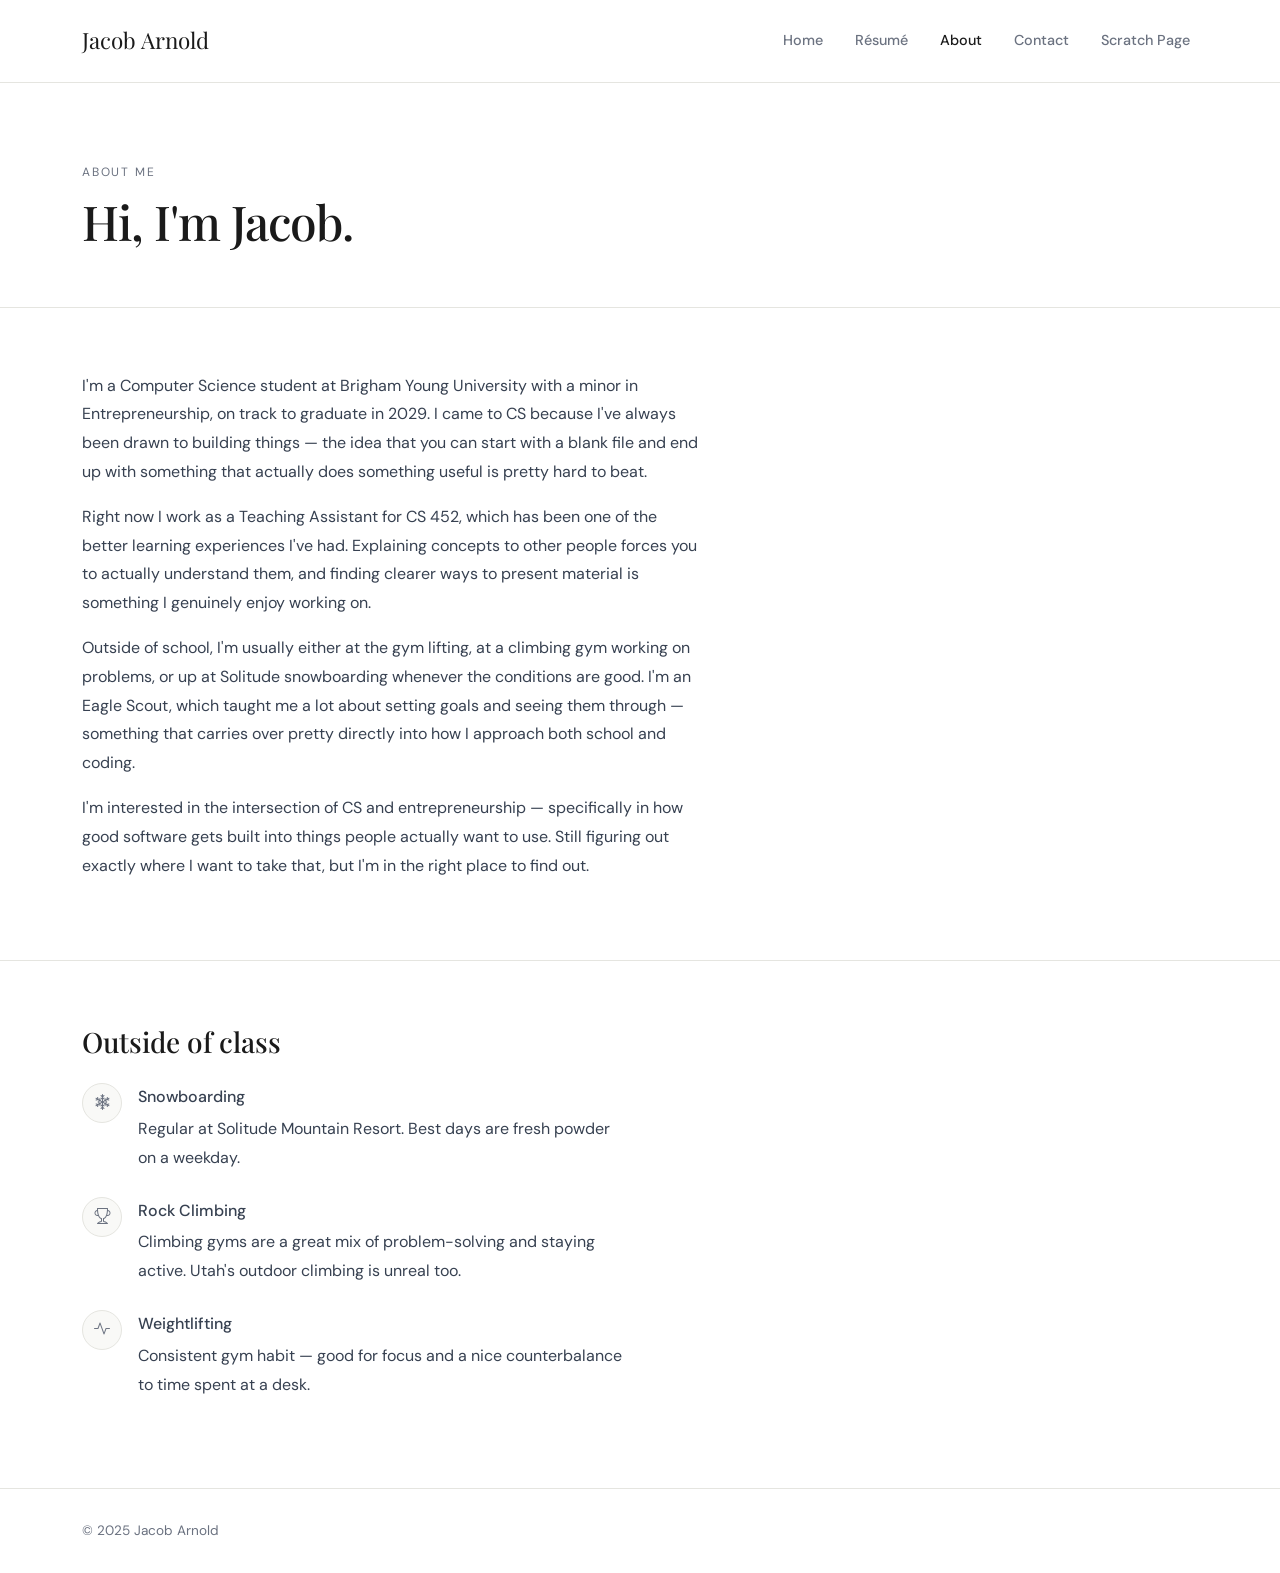
==== about.html @ 0493620d "Add files via upload" ====
<!DOCTYPE html>
<html lang="en">
<head>
  <meta charset="UTF-8">
  <meta name="viewport" content="width=device-width, initial-scale=1.0">
  <title>About | Jacob Arnold</title>
  <link href="https://cdn.jsdelivr.net/npm/bootstrap@5.3.2/dist/css/bootstrap.min.css" rel="stylesheet">
  <link href="https://fonts.googleapis.com/css2?family=Playfair+Display:wght@400;700&family=DM+Sans:wght@300;400;500&display=swap" rel="stylesheet">
  <link href="https://cdn.jsdelivr.net/npm/bootstrap-icons@1.11.1/font/bootstrap-icons.css" rel="stylesheet">
  <style>
    :root { --muted: #6b7280; --light-bg: #f9f9f7; --border: #e5e5e0; }
    body { font-family: 'DM Sans', sans-serif; background: #fff; color: #1a1a1a; }
    h1,h2,h3 { font-family: 'Playfair Display', serif; }
    .navbar { background: #fff; border-bottom: 1px solid var(--border); padding: 1.2rem 0; }
    .navbar-brand { font-family: 'Playfair Display', serif; font-size: 1.4rem; color: #1a1a1a !important; }
    .nav-link { color: var(--muted) !important; font-size: 0.9rem; font-weight: 500; transition: color 0.2s; }
    .nav-link:hover, .nav-link.active { color: #1a1a1a !important; }
    .page-header { padding: 5rem 0 3rem; border-bottom: 1px solid var(--border); }
    .page-header .label { font-size: 0.75rem; letter-spacing: 0.15em; text-transform: uppercase; color: var(--muted); margin-bottom: 0.75rem; }
    .page-header h1 { font-size: 3rem; letter-spacing: -1px; }
    .section { padding: 4rem 0; border-bottom: 1px solid var(--border); }
    .section:last-of-type { border-bottom: none; }
    .section p { color: #374151; line-height: 1.8; font-size: 1rem; max-width: 620px; }
    .interest-card { display: flex; align-items: flex-start; gap: 1rem; margin-bottom: 1.5rem; }
    .interest-icon { width: 40px; height: 40px; background: var(--light-bg); border: 1px solid var(--border); border-radius: 50%; display: flex; align-items: center; justify-content: center; flex-shrink: 0; }
    .interest-icon i { font-size: 1rem; color: var(--muted); }
    .interest-title { font-size: 0.95rem; font-weight: 500; margin-bottom: 0.2rem; }
    .interest-desc { font-size: 0.87rem; color: var(--muted); line-height: 1.6; margin: 0; max-width: none; }
    footer { padding: 2rem 0; border-top: 1px solid var(--border); }
    footer p { color: var(--muted); font-size: 0.85rem; margin: 0; }
  </style>
</head>
<body>
 
<nav class="navbar navbar-expand-lg sticky-top">
  <div class="container">
    <a class="navbar-brand" href="index.html">Jacob Arnold</a>
    <button class="navbar-toggler border-0" type="button" data-bs-toggle="collapse" data-bs-target="#navMenu">
      <span class="navbar-toggler-icon"></span>
    </button>
    <div class="collapse navbar-collapse" id="navMenu">
      <ul class="navbar-nav ms-auto gap-3">
        <li class="nav-item"><a class="nav-link" href="index.html">Home</a></li>
        <li class="nav-item"><a class="nav-link" href="resume.html">Résumé</a></li>
        <li class="nav-item"><a class="nav-link active" href="about.html">About</a></li>
        <li class="nav-item"><a class="nav-link" href="contact.html">Contact</a></li>
        <li class="nav-item"><a class="nav-link" href="suits.html">Scratch Page</a></li>
      </ul>
    </div>
  </div>
</nav>
 
<div class="page-header">
  <div class="container">
    <p class="label">About me</p>
    <h1>Hi, I'm Jacob.</h1>
  </div>
</div>
 
<section class="section">
  <div class="container">
    <div class="row">
      <div class="col-lg-7">
        <p>
          I'm a Computer Science student at Brigham Young University with a minor in Entrepreneurship,
          on track to graduate in 2029. I came to CS because I've always been drawn to building things —
          the idea that you can start with a blank file and end up with something that actually does something
          useful is pretty hard to beat.
        </p>
        <p>
          Right now I work as a Teaching Assistant for CS 452, which has been one of the better learning
          experiences I've had. Explaining concepts to other people forces you to actually understand them,
          and finding clearer ways to present material is something I genuinely enjoy working on.
        </p>
        <p>
          Outside of school, I'm usually either at the gym lifting, at a climbing gym working on problems,
          or up at Solitude snowboarding whenever the conditions are good. I'm an Eagle Scout, which taught
          me a lot about setting goals and seeing them through — something that carries over pretty directly
          into how I approach both school and coding.
        </p>
        <p>
          I'm interested in the intersection of CS and entrepreneurship — specifically in how good software
          gets built into things people actually want to use. Still figuring out exactly where I want to take
          that, but I'm in the right place to find out.
        </p>
      </div>
    </div>
  </div>
</section>
 
<section class="section">
  <div class="container">
    <h2 class="mb-4" style="font-size:1.75rem;">Outside of class</h2>
    <div class="row">
      <div class="col-md-6">
        <div class="interest-card">
          <div class="interest-icon"><i class="bi bi-snow2"></i></div>
          <div>
            <p class="interest-title">Snowboarding</p>
            <p class="interest-desc">Regular at Solitude Mountain Resort. Best days are fresh powder on a weekday.</p>
          </div>
        </div>
        <div class="interest-card">
          <div class="interest-icon"><i class="bi bi-trophy"></i></div>
          <div>
            <p class="interest-title">Rock Climbing</p>
            <p class="interest-desc">Climbing gyms are a great mix of problem-solving and staying active. Utah's outdoor climbing is unreal too.</p>
          </div>
        </div>
        <div class="interest-card">
          <div class="interest-icon"><i class="bi bi-activity"></i></div>
          <div>
            <p class="interest-title">Weightlifting</p>
            <p class="interest-desc">Consistent gym habit — good for focus and a nice counterbalance to time spent at a desk.</p>
          </div>
        </div>
      </div>
    </div>
  </div>
</section>
 
<footer>
  <div class="container"><p>© 2025 Jacob Arnold</p></div>
</footer>
<script src="https://cdn.jsdelivr.net/npm/bootstrap@5.3.2/dist/js/bootstrap.bundle.min.js"></script>
</body>
</html>
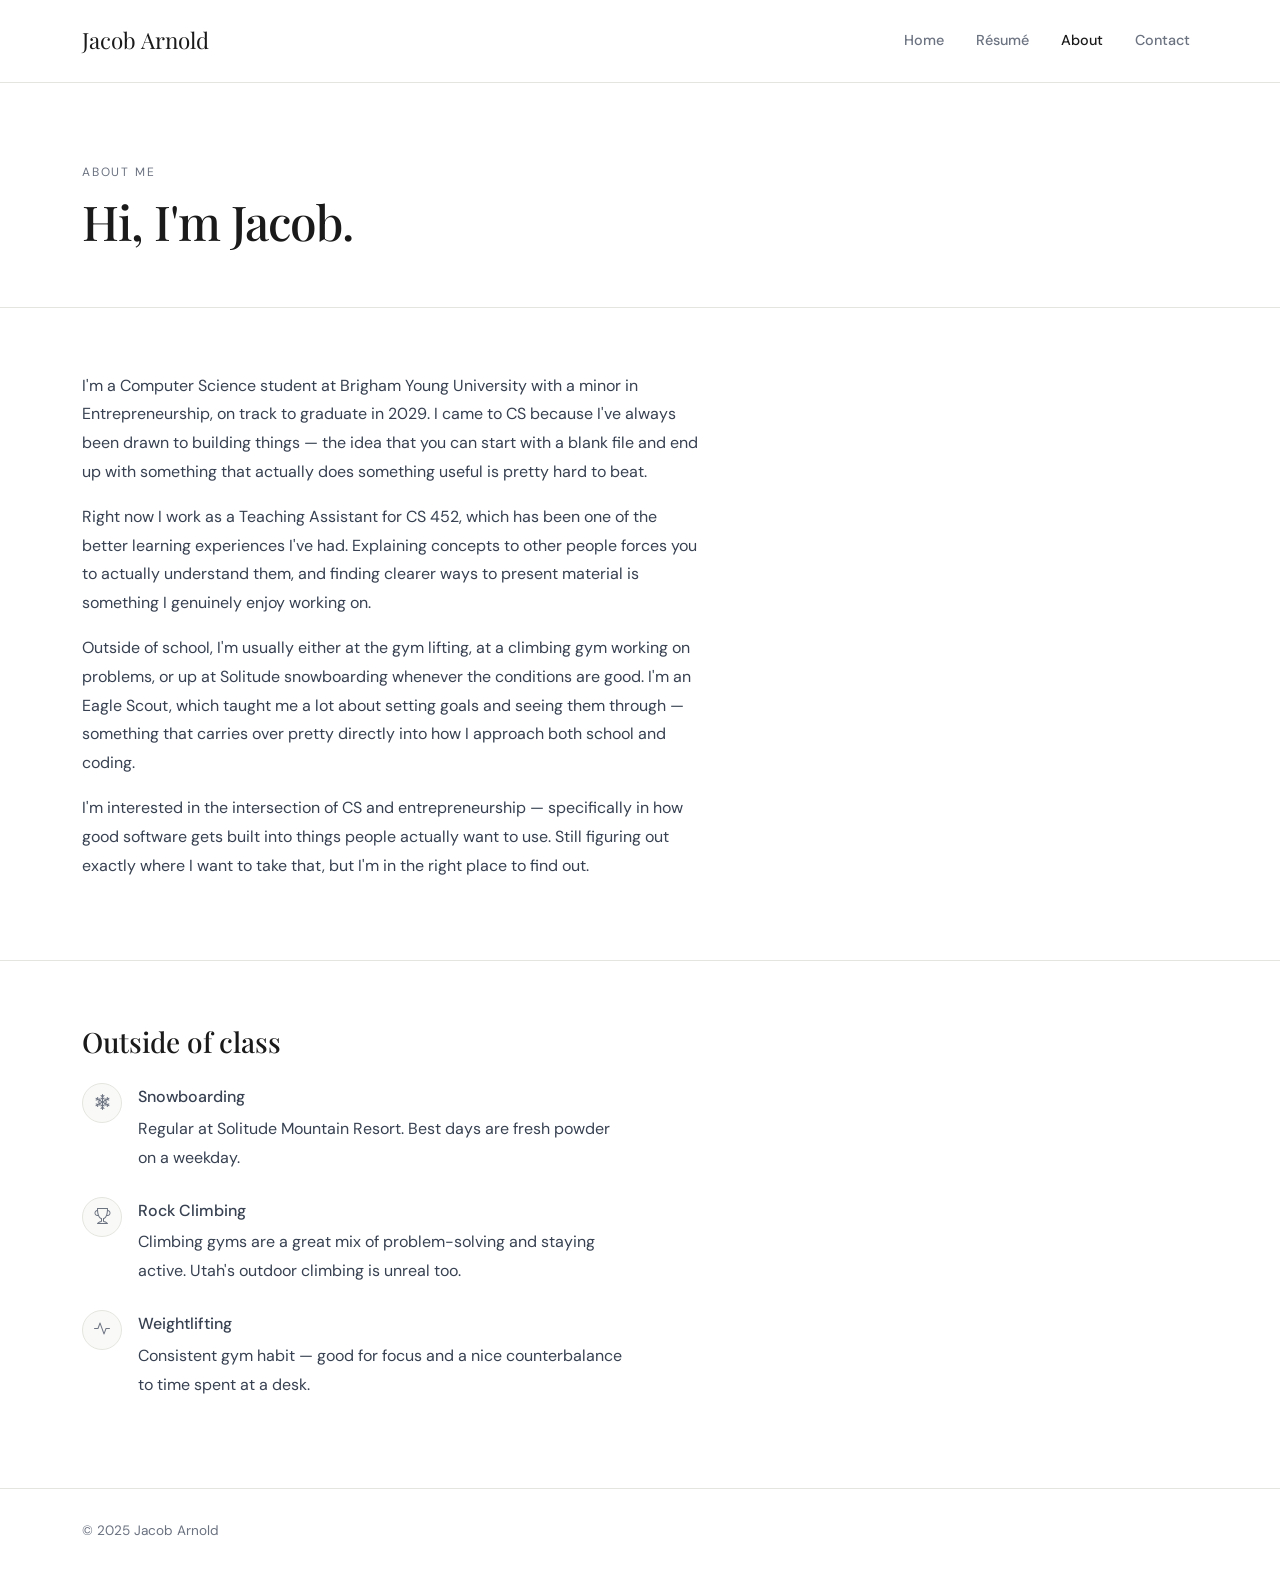
==== commit 572cdaaa: "Update about.html" ====
--- a/about.html
+++ b/about.html
@@ -44,7 +44,6 @@
         <li class="nav-item"><a class="nav-link" href="resume.html">Résumé</a></li>
         <li class="nav-item"><a class="nav-link active" href="about.html">About</a></li>
         <li class="nav-item"><a class="nav-link" href="contact.html">Contact</a></li>
-        <li class="nav-item"><a class="nav-link" href="suits.html">Scratch Page</a></li>
       </ul>
     </div>
   </div>
@@ -124,4 +123,4 @@
 </footer>
 <script src="https://cdn.jsdelivr.net/npm/bootstrap@5.3.2/dist/js/bootstrap.bundle.min.js"></script>
 </body>
-</html>+</html>
